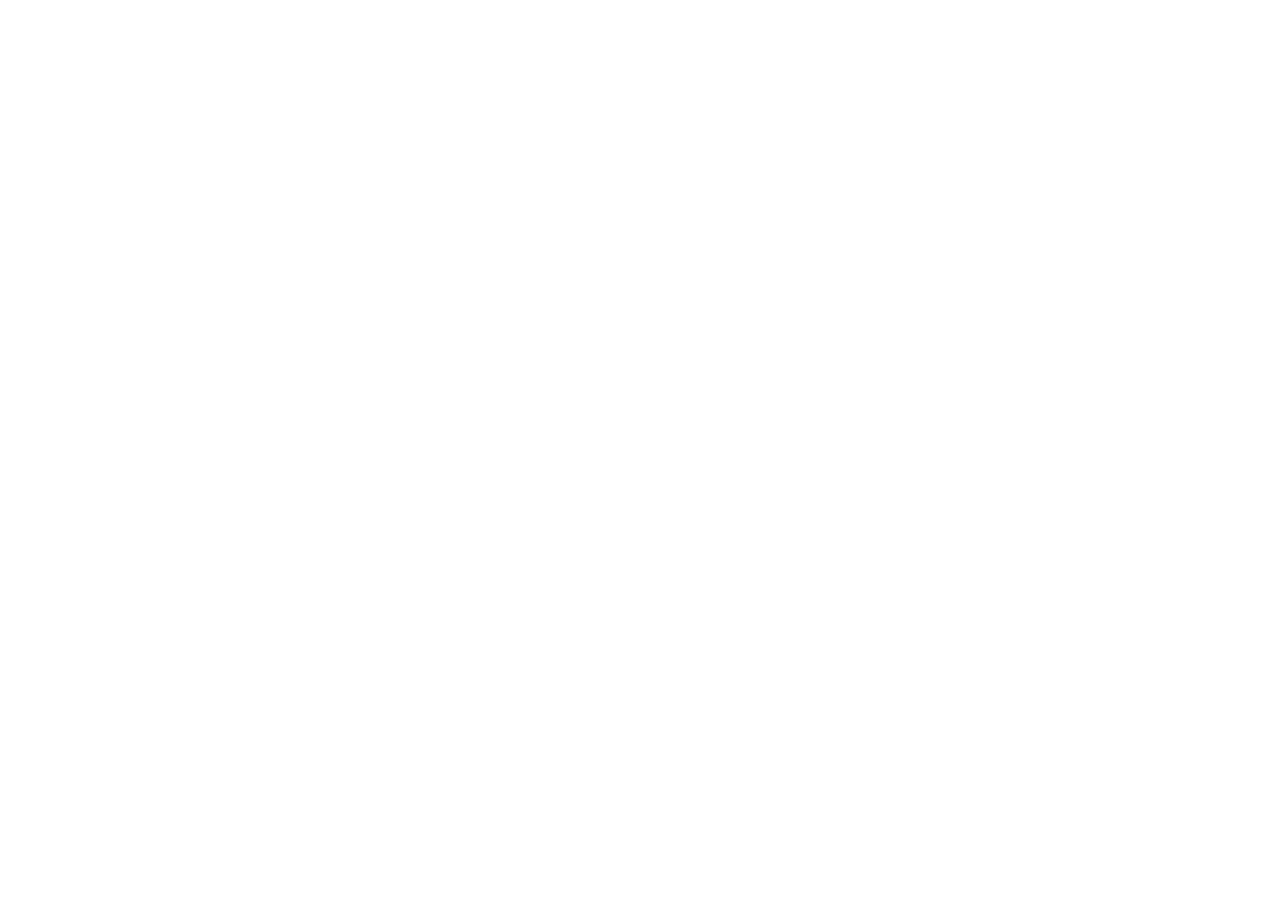
==== packages.html @ 01feb849 "added basic html for page" ====
<!DOCTYPE html>
<html lang="en">
  <head>
    <meta charset="UTF-8" />
    <meta name="viewport" content="width=device-width, initial-scale=1.0" />
    <link
      href="https://cdn.jsdelivr.net/npm/bootstrap@5.0.0-beta1/dist/css/bootstrap.min.css"
      rel="stylesheet"
      integrity="sha384-giJF6kkoqNQ00vy+HMDP7azOuL0xtbfIcaT9wjKHr8RbDVddVHyTfAAsrekwKmP1"
      crossorigin="anonymous"
    />
    <title>Packages</title>
  </head>
  <body>

    
  </body>

  <script src="https://cdn.jsdelivr.net/npm/bootstrap@5.0.0-beta1/dist/js/bootstrap.bundle.min.js" integrity="sha384-ygbV9kiqUc6oa4msXn9868pTtWMgiQaeYH7/t7LECLbyPA2x65Kgf80OJFdroafW" crossorigin="anonymous"></script>
  <script src="main.js"></script>
</html>
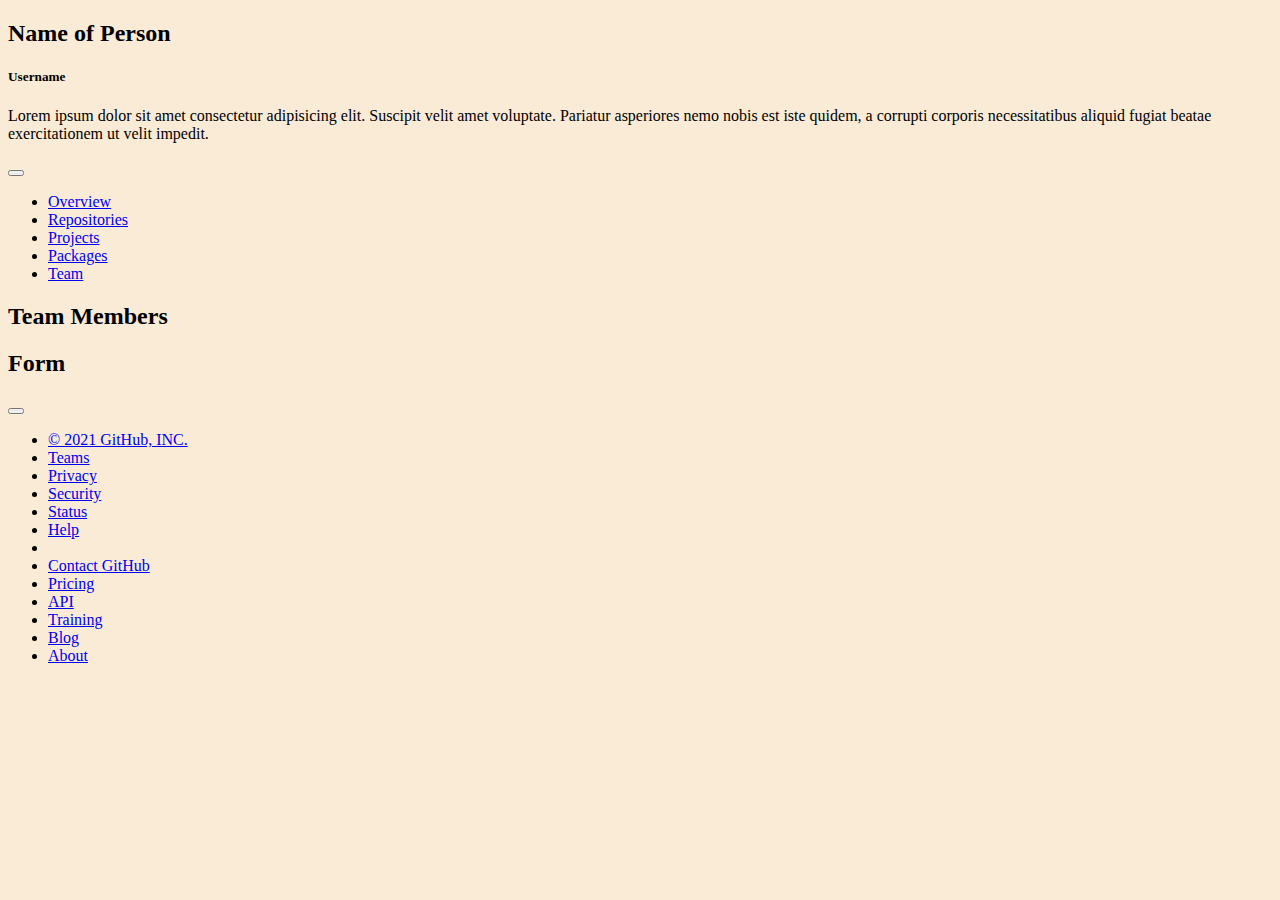
==== commit 89b5a6e0: "added navbar, footer, columns for basic structure" ====
--- a/packages.html
+++ b/packages.html
@@ -1,21 +1,118 @@
 <!DOCTYPE html>
 <html lang="en">
-  <head>
-    <meta charset="UTF-8" />
-    <meta name="viewport" content="width=device-width, initial-scale=1.0" />
-    <link
-      href="https://cdn.jsdelivr.net/npm/bootstrap@5.0.0-beta1/dist/css/bootstrap.min.css"
-      rel="stylesheet"
-      integrity="sha384-giJF6kkoqNQ00vy+HMDP7azOuL0xtbfIcaT9wjKHr8RbDVddVHyTfAAsrekwKmP1"
-      crossorigin="anonymous"
-    />
-    <title>Packages</title>
-  </head>
-  <body>
-
-    
-  </body>
+<head>
+  <meta charset="UTF-8">
+  <meta http-equiv="X-UA-Compatible" content="IE=edge">
+  <meta name="viewport" content="width=device-width, initial-scale=1.0">
+  <link href="https://cdn.jsdelivr.net/npm/bootstrap@5.0.0-beta1/dist/css/bootstrap.min.css" rel="stylesheet" integrity="sha384-giJF6kkoqNQ00vy+HMDP7azOuL0xtbfIcaT9wjKHr8RbDVddVHyTfAAsrekwKmP1" crossorigin="anonymous">
+  <link rel="stylesheet" href="main.css">
+  <title>Packages</title>
+</head>
+<body>
+  <div class="container">
+    <div class="row align-items-start">
+      <!-- SIDEBAR -->
+      <div class="col-md-4">
+        <h2>Name of Person</h2>
+        <h5>Username</h5>
+        <p>Lorem ipsum dolor sit amet consectetur adipisicing elit. Suscipit velit amet voluptate. Pariatur asperiores nemo nobis est iste quidem, a corrupti corporis necessitatibus aliquid fugiat beatae exercitationem ut velit impedit.</p>
+      </div>
+      <!-- NAV -->
+      <div class="col-md-8">
+        <div class="row align-items-start">
+          <nav class="navbar navbar-expand-lg navbar-light bg-light">
+            <div class="container-fluid">
+              <button class="navbar-toggler" type="button" data-bs-toggle="collapse" data-bs-target="#navbarNav" aria-controls="navbarNav" aria-expanded="false" aria-label="Toggle navigation">
+                <span class="navbar-toggler-icon"></span>
+              </button>
+              <div class="collapse navbar-collapse" id="navbarNav">
+                <ul class="navbar-nav">
+                  <li class="nav-item">
+                    <a class="nav-link" aria-current="page" href="#">Overview</a>
+                  </li>
+                  <li class="nav-item">
+                    <a class="nav-link" href="#">Repositories</a>
+                  </li>
+                  <li class="nav-item">
+                    <a class="nav-link" href="#">Projects</a>
+                  </li>
+                  <li class="nav-item">
+                    <a class="nav-link active" href="#">Packages</a>
+                  </li>
+                  <li class="nav-item">
+                    <a class="nav-link" href="#">Team</a>
+                  </li>
+                </ul>
+              </div>
+            </div>
+          </nav>
+          <!-- FIRST SECTION -->
+          <div class="row align-items-start" id="team-members">
+            <h2>Team Members</h2>
+          </div>
+          <!-- SECOND SECTION -->
+          <div class="row align-items-start" id="form">
+            <h2>Form</h2>
+          </div>
+        </div>
+      </div>
+      <!-- FOOTER -->
+      <div class="col">
+        <footer class="navbar navbar-expand-lg navbar-light bg-light">
+          <div class="container-fluid">
+            <button class="navbar-toggler" type="button" data-bs-toggle="collapse" data-bs-target="#navbarNav" aria-controls="navbarNav" aria-expanded="false" aria-label="Toggle navigation">
+              <span class="navbar-toggler-icon"></span>
+            </button>
+            <div class="collapse navbar-collapse" id="navbarNav">
+              <ul class="navbar-nav">
+                <li class="nav-item">
+                  <a class="nav-link" aria-current="page" href="#">© 2021 GitHub, INC.</a>
+                </li>
+                <li class="nav-item">
+                  <a class="nav-link" aria-current="page" href="#">Teams</a>
+                </li>
+                <li class="nav-item">
+                  <a class="nav-link" href="#">Privacy</a>
+                </li>
+                <li class="nav-item">
+                  <a class="nav-link" href="#">Security</a>
+                </li>
+                <li class="nav-item">
+                  <a class="nav-link" href="#">Status</a>
+                </li>
+                <li class="nav-item">
+                  <a class="nav-link" href="#">Help</a>
+                </li>
+                <li class="nav-item">
+                  <!-- <img src="images/katy-logo.png" alt="GitHub altered logo"> -->
+                </li>
+                <li class="nav-item">
+                  <a class="nav-link" href="#">Contact GitHub</a>
+                </li>
+                <li class="nav-item">
+                  <a class="nav-link" href="#">Pricing</a>
+                </li>
+                <li class="nav-item">
+                  <a class="nav-link" href="#">API</a>
+                </li>
+                <li class="nav-item">
+                  <a class="nav-link" href="#">Training</a>
+                </li>
+                <li class="nav-item">
+                  <a class="nav-link" href="#">Blog</a>
+                </li>
+                <li class="nav-item">
+                  <a class="nav-link" href="#">About</a>
+                </li>
+              </ul>
+            </div>
+          </div>
+        </footer>
+      </div>
+    </div>
+  </div>
 
   <script src="https://cdn.jsdelivr.net/npm/bootstrap@5.0.0-beta1/dist/js/bootstrap.bundle.min.js" integrity="sha384-ygbV9kiqUc6oa4msXn9868pTtWMgiQaeYH7/t7LECLbyPA2x65Kgf80OJFdroafW" crossorigin="anonymous"></script>
   <script src="main.js"></script>
+</body>
 </html>
--- a/main.css
+++ b/main.css
@@ -0,0 +1,3 @@
+body {
+  background-color: antiquewhite;
+}
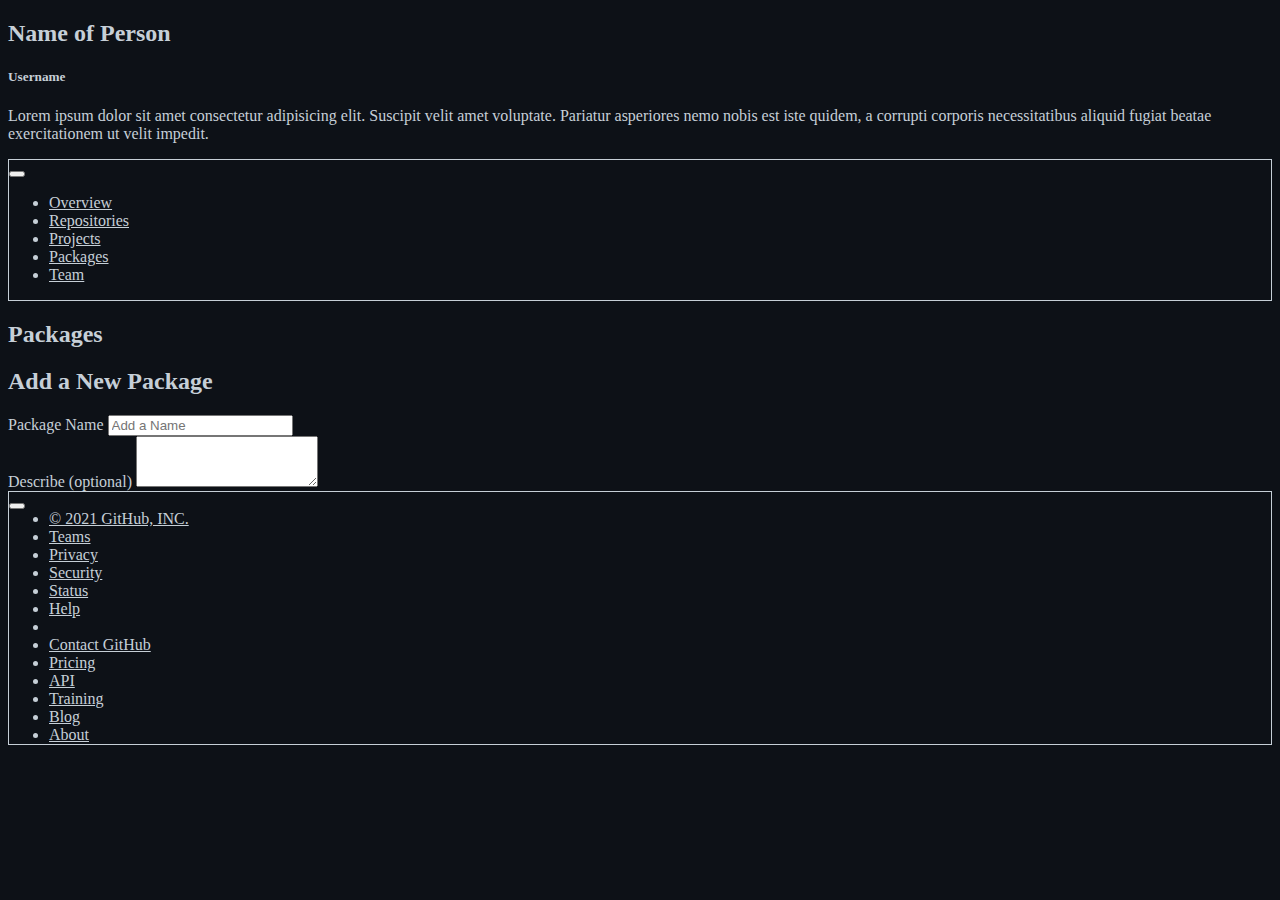
==== commit deafdbb5: "added the form div and fields" ====
--- a/packages.html
+++ b/packages.html
@@ -20,7 +20,7 @@
       <!-- NAV -->
       <div class="col-md-8">
         <div class="row align-items-start">
-          <nav class="navbar navbar-expand-lg navbar-light bg-light">
+          <nav class="navbar navbar-expand-lg">
             <div class="container-fluid">
               <button class="navbar-toggler" type="button" data-bs-toggle="collapse" data-bs-target="#navbarNav" aria-controls="navbarNav" aria-expanded="false" aria-label="Toggle navigation">
                 <span class="navbar-toggler-icon"></span>
@@ -48,17 +48,25 @@
           </nav>
           <!-- FIRST SECTION -->
           <div class="row align-items-start" id="team-members">
-            <h2>Team Members</h2>
+            <h2>Packages</h2>
           </div>
           <!-- SECOND SECTION -->
           <div class="row align-items-start" id="form">
-            <h2>Form</h2>
+            <h2>Add a New Package</h2>
+            <div class="form-group form-style">
+              <label for="formGroupExampleInput">Package Name</label>
+              <input type="text" class="form-control form-style" id=formGroupExampleInput placeholder="Add a Name" form-style>
+            </div>
+            <div class="form-group">
+              <label for="exampleFormControlTextarea1">Describe (optional)</label>
+              <textarea class="form-control form-style" id="exampleFormControlTextarea1" rows="3"></textarea>
+            </div>
           </div>
         </div>
       </div>
       <!-- FOOTER -->
       <div class="col">
-        <footer class="navbar navbar-expand-lg navbar-light bg-light">
+        <footer class="navbar navbar-expand-lg ">
           <div class="container-fluid">
             <button class="navbar-toggler" type="button" data-bs-toggle="collapse" data-bs-target="#navbarNav" aria-controls="navbarNav" aria-expanded="false" aria-label="Toggle navigation">
               <span class="navbar-toggler-icon"></span>
--- a/main.css
+++ b/main.css
@@ -1,3 +1,22 @@
 body {
-  background-color: antiquewhite;
+  background-color:#0d1117;
+  color: #c6cfd7;
 }
+
+.navbar {
+  background-color: #0d1117;
+  border: 1px solid #c6cfd7;
+}
+
+.navbar a {
+  color:#c6cfd7;
+}
+
+footer ul {
+  margin: auto;
+}
+
+.gitsubLogo {
+  height: 40px;
+  width: 40px;
+}
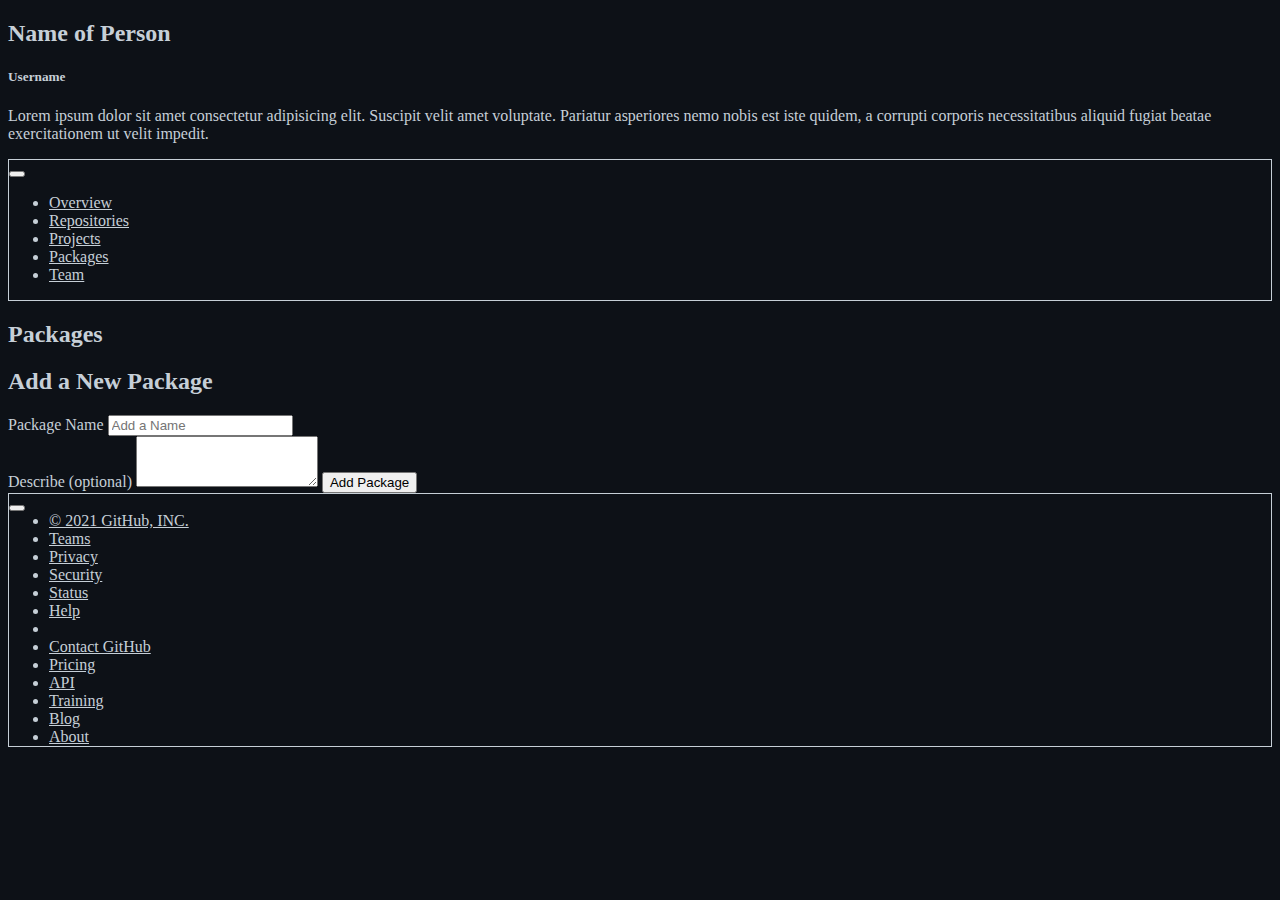
==== commit 775db0e8: "added button to Packages form" ====
--- a/packages.html
+++ b/packages.html
@@ -60,7 +60,9 @@
             <div class="form-group">
               <label for="exampleFormControlTextarea1">Describe (optional)</label>
               <textarea class="form-control form-style" id="exampleFormControlTextarea1" rows="3"></textarea>
+              <button type="Submit" class="btn btn-success">Add Package</button>
             </div>
+            
           </div>
         </div>
       </div>
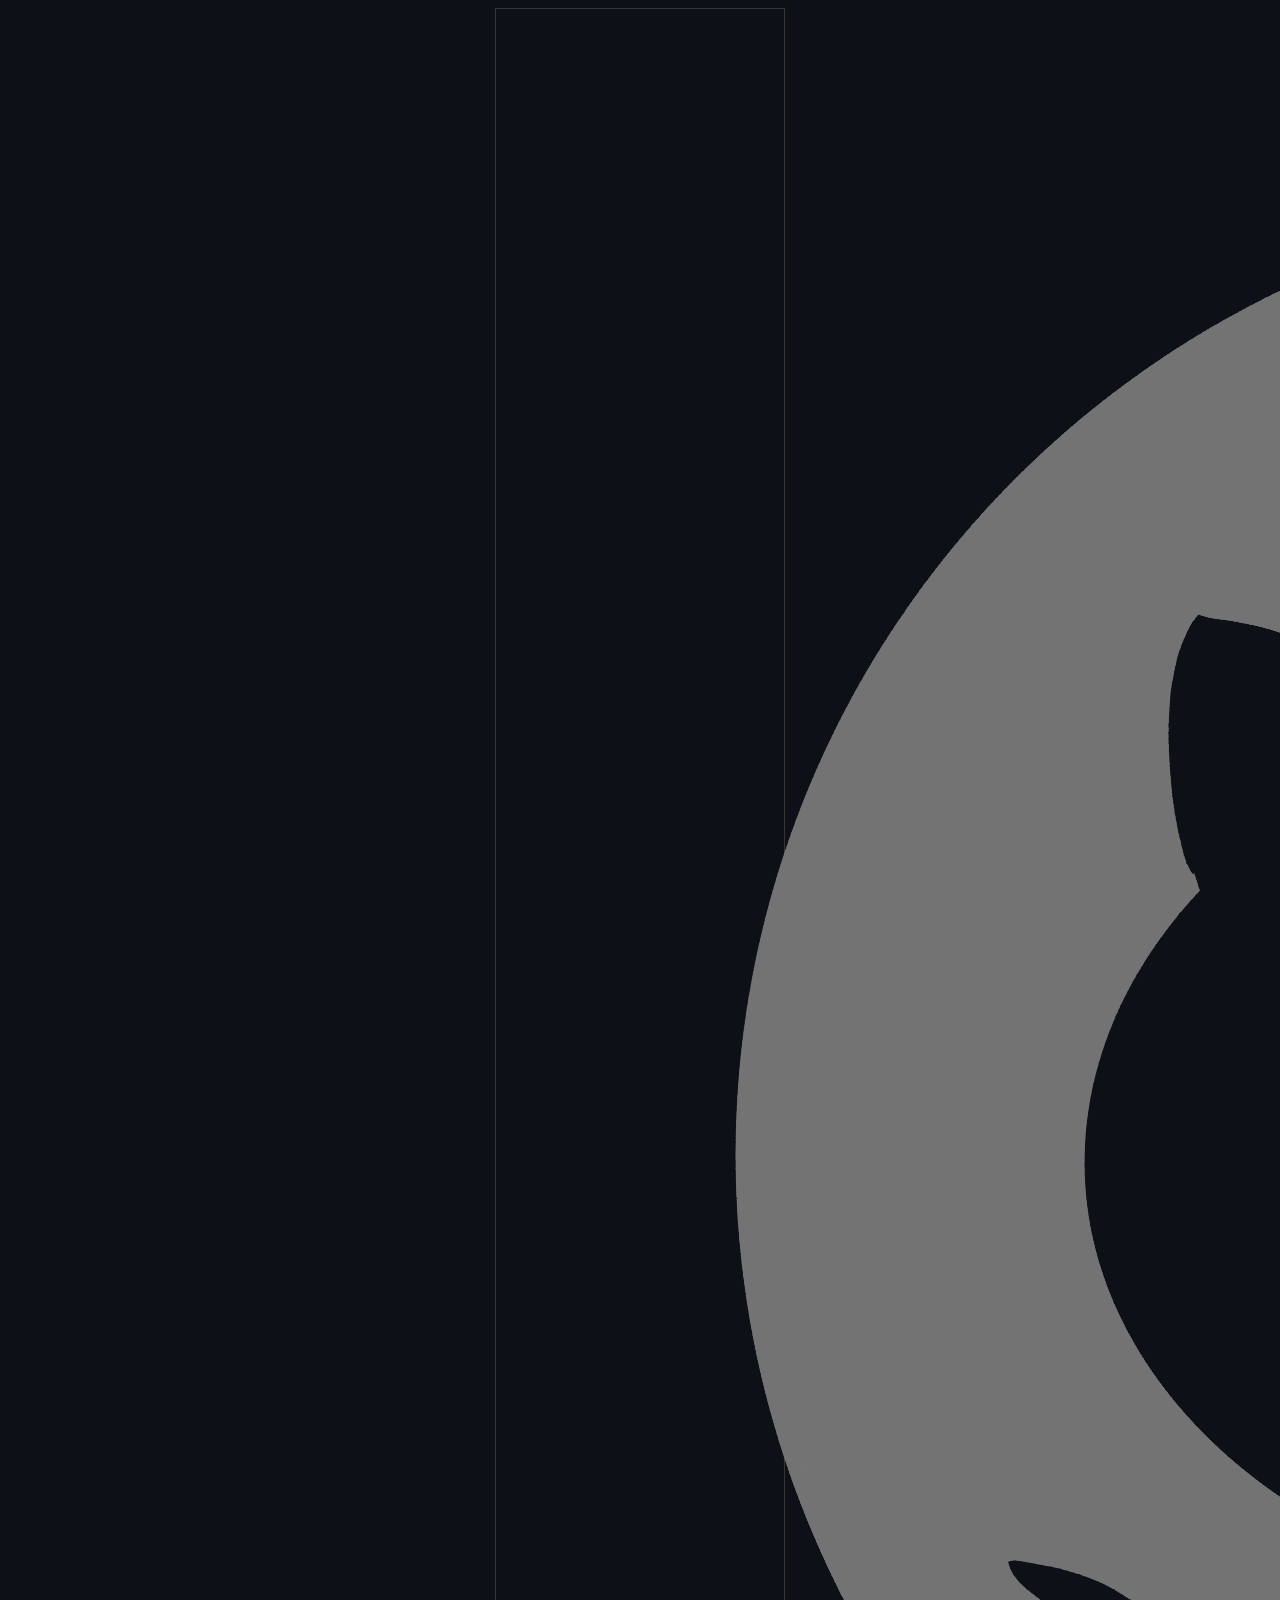
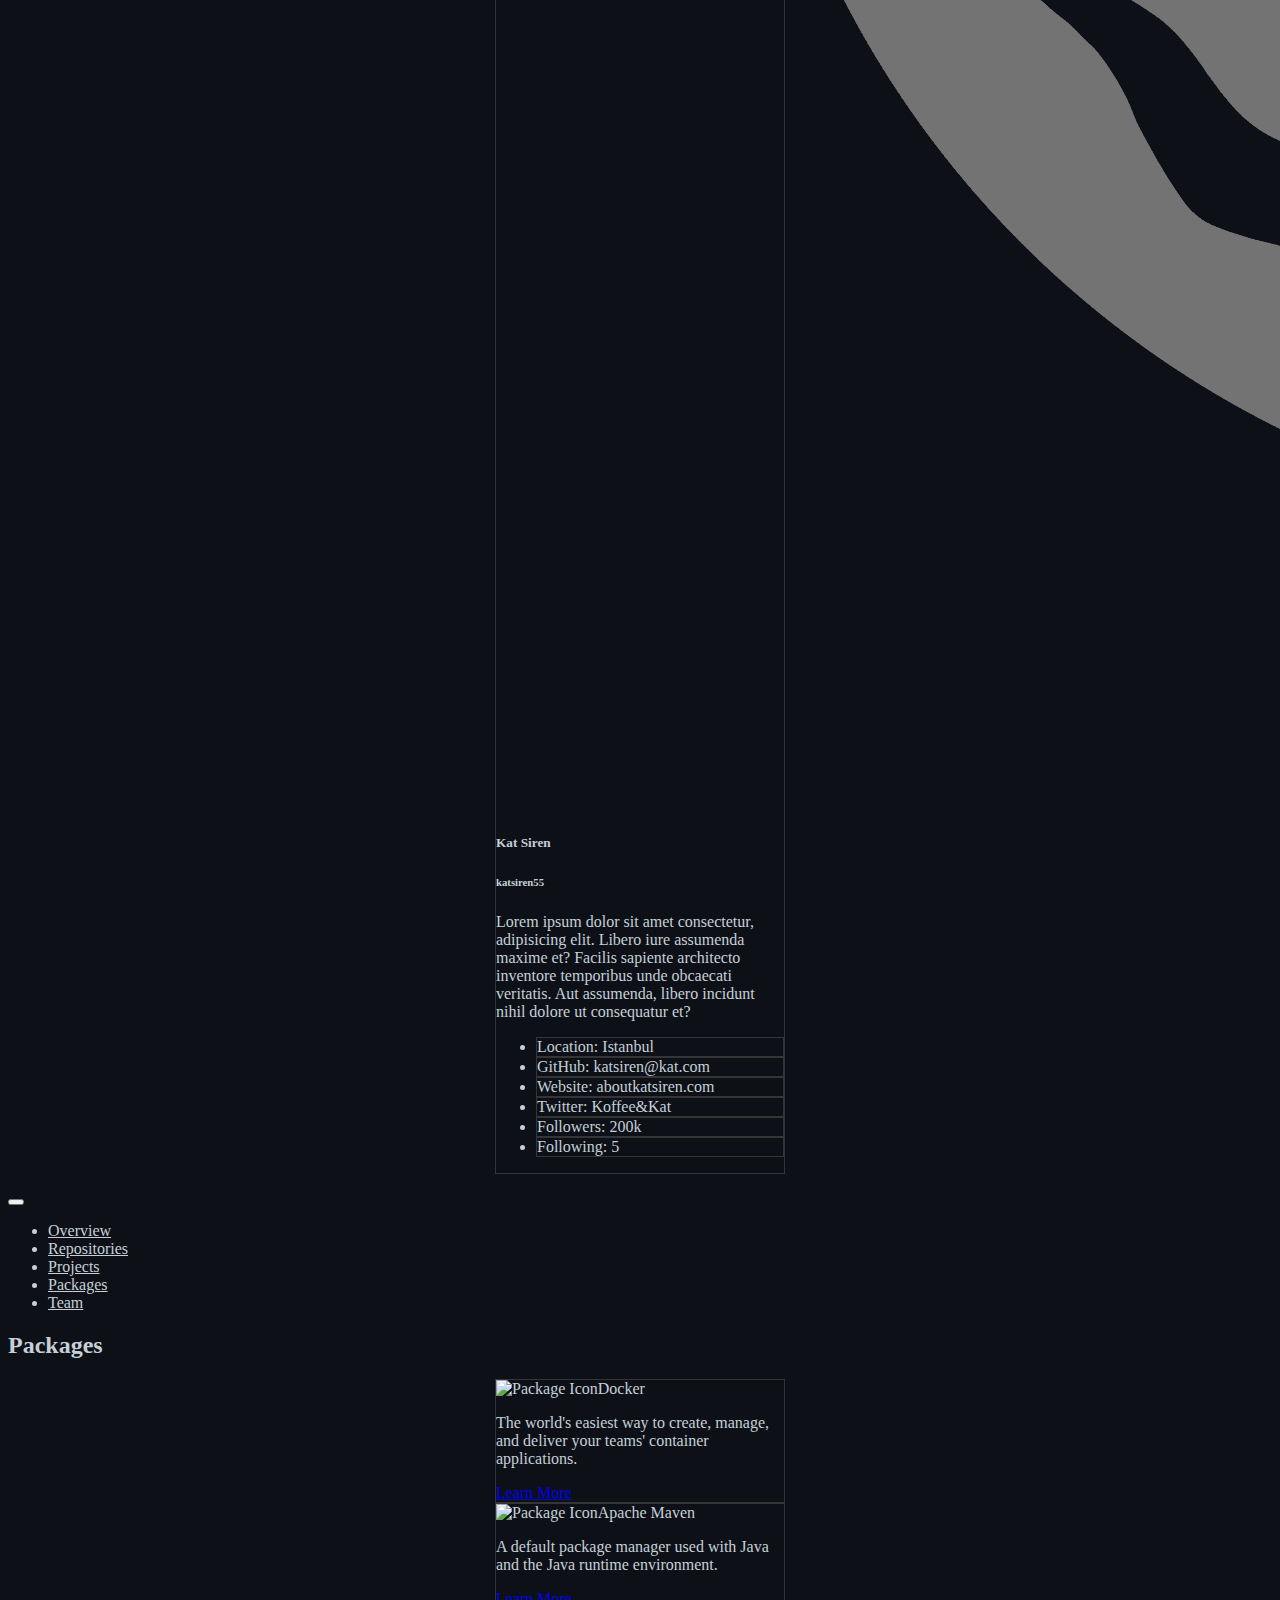
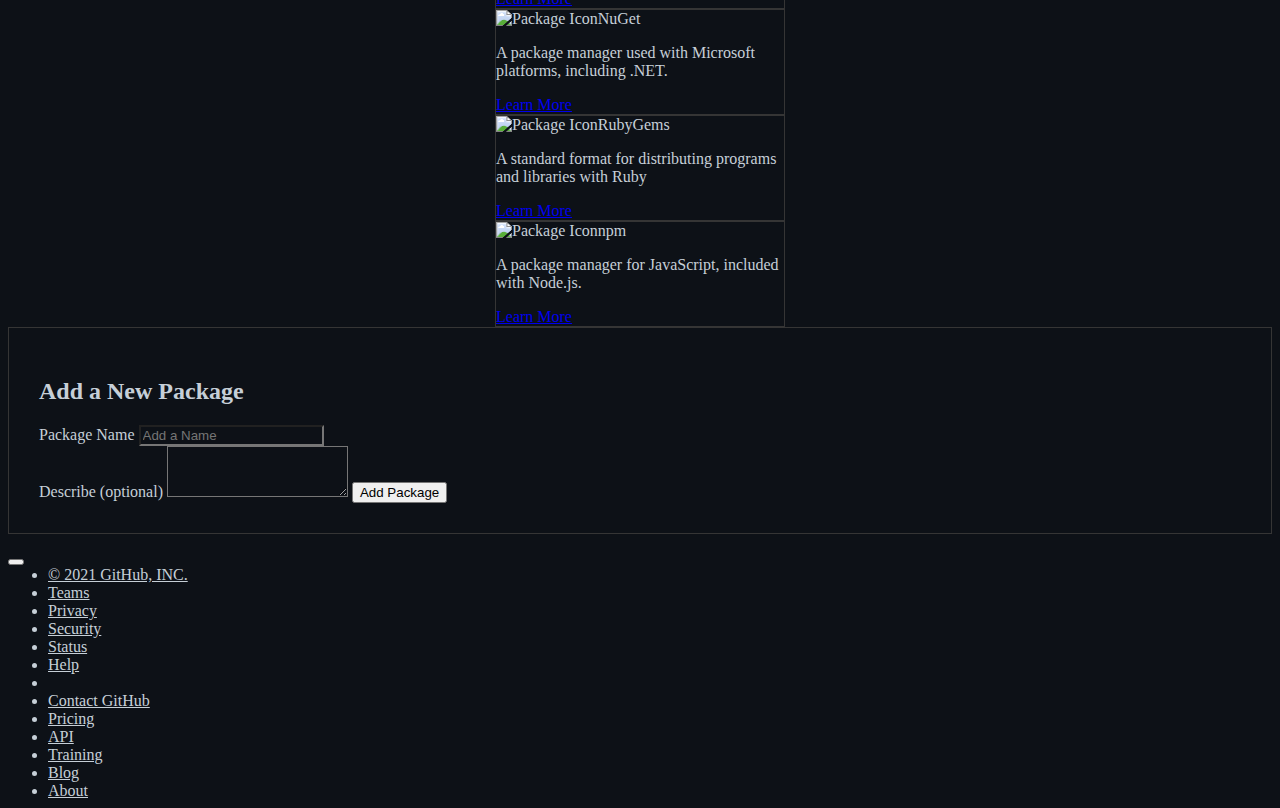
==== commit 87f7c28c: "added package cards" ====
--- a/packages.html
+++ b/packages.html
@@ -12,7 +12,7 @@
   <div class="container">
     <div class="row align-items-start">
       <!-- SIDEBAR -->
-      <div class="col-md-4">
+      <div class="col-md-4" id="sidebar">
         <h2>Name of Person</h2>
         <h5>Username</h5>
         <p>Lorem ipsum dolor sit amet consectetur adipisicing elit. Suscipit velit amet voluptate. Pariatur asperiores nemo nobis est iste quidem, a corrupti corporis necessitatibus aliquid fugiat beatae exercitationem ut velit impedit.</p>
@@ -47,8 +47,13 @@
             </div>
           </nav>
           <!-- FIRST SECTION -->
-          <div class="row align-items-start" id="team-members">
-            <h2>Packages</h2>
+          <div class="row align-items-start">
+            <div class="row align-items-start" id="package-container">
+              <h2>Packages</h2>
+              <div id="package" class="d-flex flex-wrap justify-content-around"></div>
+  
+            </div>
+
           </div>
           <!-- SECOND SECTION -->
           <div class="row align-items-start" id="form">
@@ -122,6 +127,7 @@
     </div>
   </div>
 
+  <script src="https://kit.fontawesome.com/52d22ac5e1.js" crossorigin="anonymous"></script>
   <script src="https://cdn.jsdelivr.net/npm/bootstrap@5.0.0-beta1/dist/js/bootstrap.bundle.min.js" integrity="sha384-ygbV9kiqUc6oa4msXn9868pTtWMgiQaeYH7/t7LECLbyPA2x65Kgf80OJFdroafW" crossorigin="anonymous"></script>
   <script src="main.js"></script>
 </body>
--- a/main.css
+++ b/main.css
@@ -5,7 +5,7 @@
 
 .navbar {
   background-color: #0d1117;
-  border: 1px solid #c6cfd7;
+  /* border: 1px solid #c6cfd7; */
 }
 
 .navbar a {
@@ -20,3 +20,45 @@
   height: 40px;
   width: 40px;
 }
+
+.form-style {
+  background-color: #0d1117;
+  color:#c6cfd7;
+}
+
+input[type=text]:focus, input[type=url]:focus, textarea:focus  {
+  background-color: #0d1117;
+  color:#c6cfd7;
+}
+
+.team-member {
+  width: 200px;
+  height: 200px;
+  text-align: center;
+  object-fit: cover;
+  border-radius: 50%;
+  margin: 20px;
+}
+
+.card, .list-group-item {
+  background-color: #0d1117;
+  border: 1px solid #353535;
+}
+
+.card {
+  margin: auto;
+}
+
+button {
+  margin-top: 25px;
+}
+
+#form {
+  border: 1px solid #353535;
+  padding: 30px;
+}
+
+#team-members {
+  padding-left: 0;
+  padding-right: 0;
+}
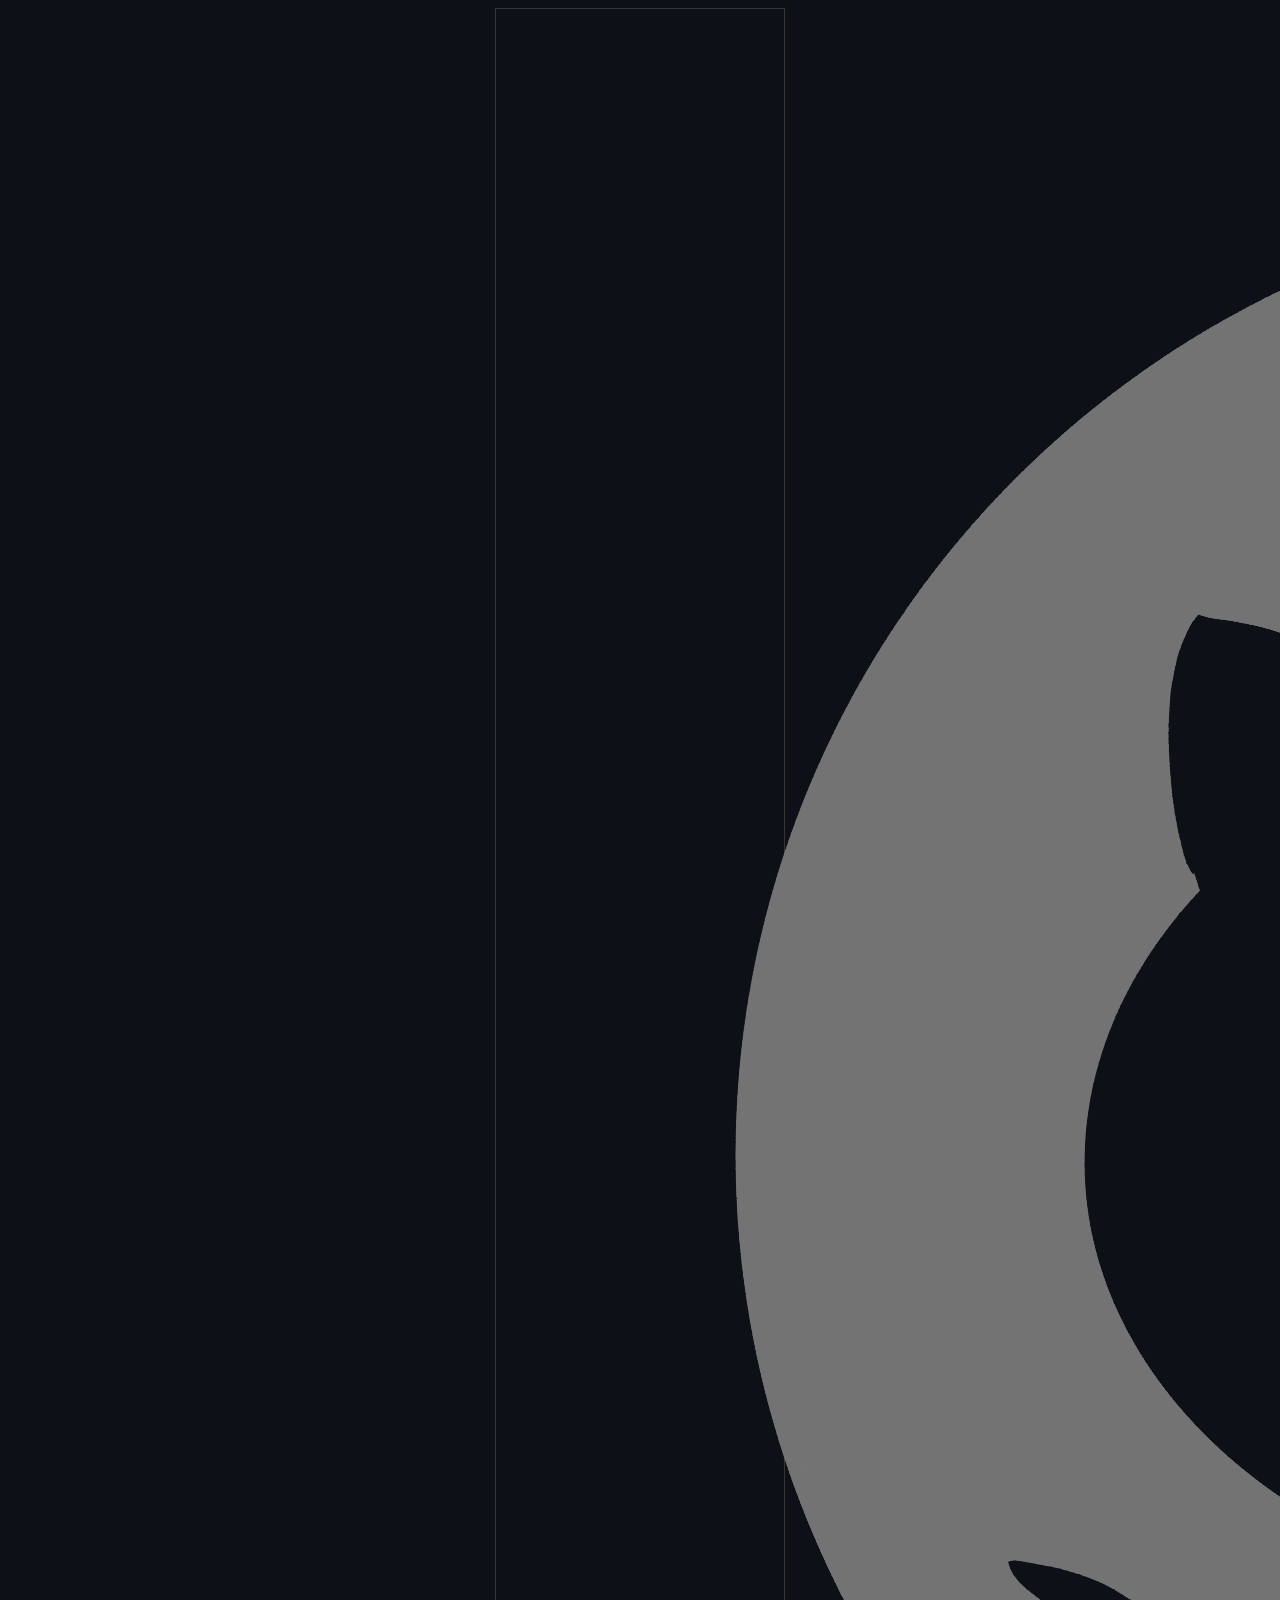
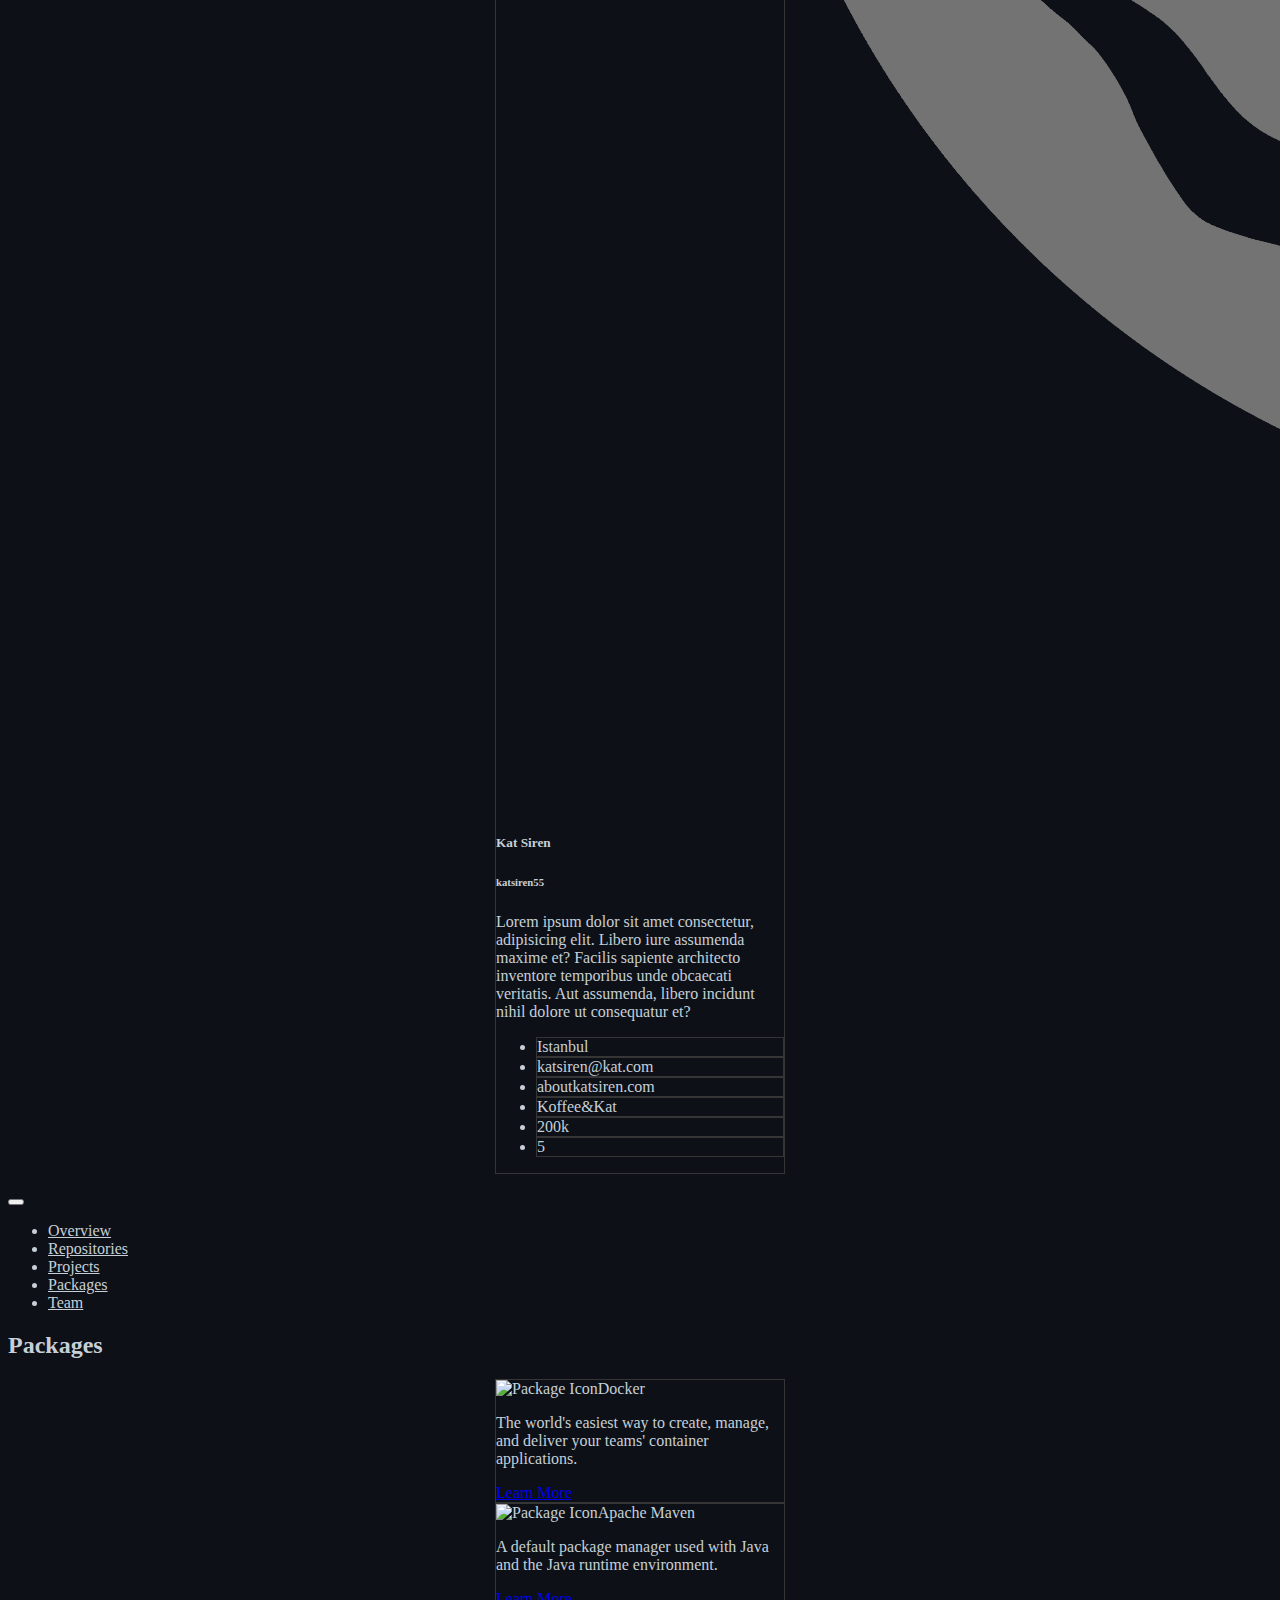
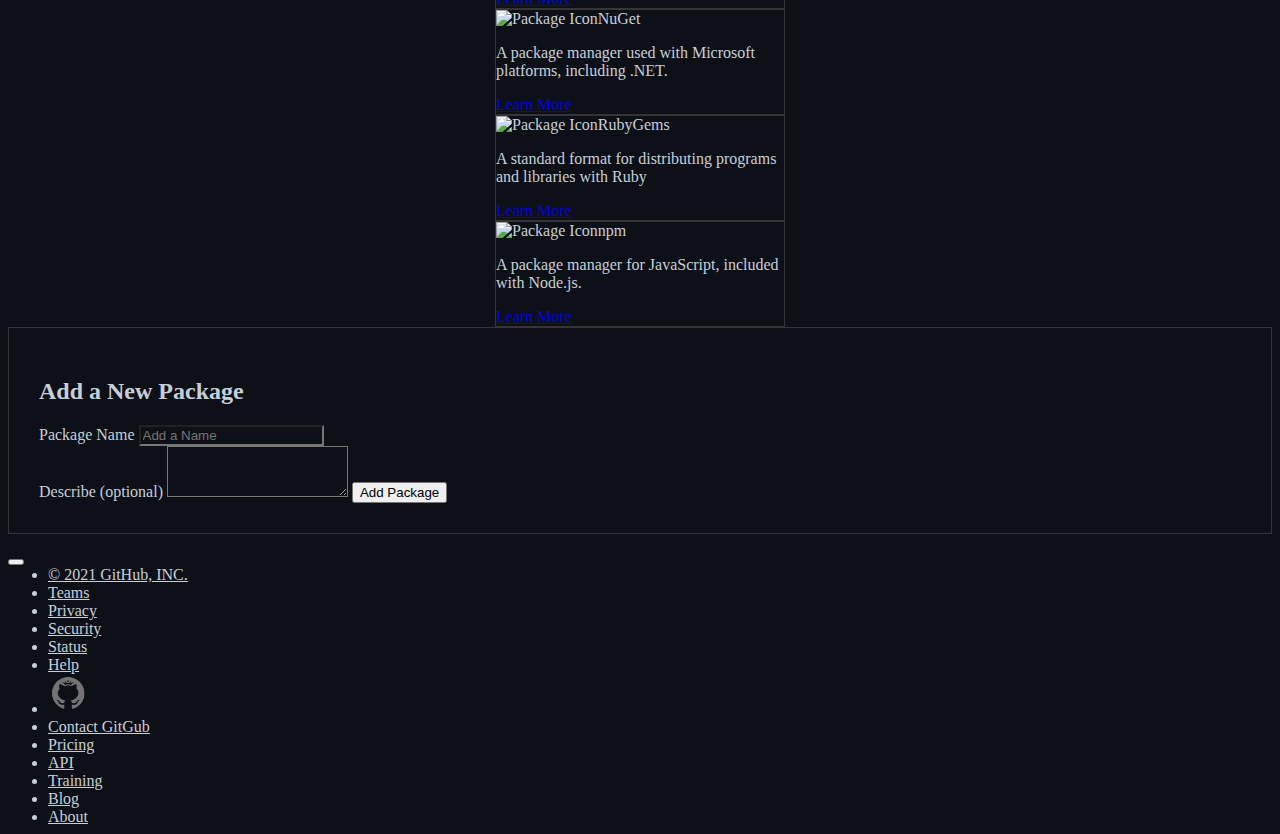
==== commit aa27162b: "Added in dynamic nav and footer to js file" ====
--- a/packages.html
+++ b/packages.html
@@ -20,32 +20,8 @@
       <!-- NAV -->
       <div class="col-md-8">
         <div class="row align-items-start">
-          <nav class="navbar navbar-expand-lg">
-            <div class="container-fluid">
-              <button class="navbar-toggler" type="button" data-bs-toggle="collapse" data-bs-target="#navbarNav" aria-controls="navbarNav" aria-expanded="false" aria-label="Toggle navigation">
-                <span class="navbar-toggler-icon"></span>
-              </button>
-              <div class="collapse navbar-collapse" id="navbarNav">
-                <ul class="navbar-nav">
-                  <li class="nav-item">
-                    <a class="nav-link" aria-current="page" href="#">Overview</a>
-                  </li>
-                  <li class="nav-item">
-                    <a class="nav-link" href="#">Repositories</a>
-                  </li>
-                  <li class="nav-item">
-                    <a class="nav-link" href="#">Projects</a>
-                  </li>
-                  <li class="nav-item">
-                    <a class="nav-link active" href="#">Packages</a>
-                  </li>
-                  <li class="nav-item">
-                    <a class="nav-link" href="#">Team</a>
-                  </li>
-                </ul>
-              </div>
-            </div>
-          </nav>
+          <div id="navbar">
+          </div>
           <!-- FIRST SECTION -->
           <div class="row align-items-start">
             <div class="row align-items-start" id="package-container">
@@ -72,57 +48,7 @@
         </div>
       </div>
       <!-- FOOTER -->
-      <div class="col">
-        <footer class="navbar navbar-expand-lg ">
-          <div class="container-fluid">
-            <button class="navbar-toggler" type="button" data-bs-toggle="collapse" data-bs-target="#navbarNav" aria-controls="navbarNav" aria-expanded="false" aria-label="Toggle navigation">
-              <span class="navbar-toggler-icon"></span>
-            </button>
-            <div class="collapse navbar-collapse" id="navbarNav">
-              <ul class="navbar-nav">
-                <li class="nav-item">
-                  <a class="nav-link" aria-current="page" href="#">© 2021 GitHub, INC.</a>
-                </li>
-                <li class="nav-item">
-                  <a class="nav-link" aria-current="page" href="#">Teams</a>
-                </li>
-                <li class="nav-item">
-                  <a class="nav-link" href="#">Privacy</a>
-                </li>
-                <li class="nav-item">
-                  <a class="nav-link" href="#">Security</a>
-                </li>
-                <li class="nav-item">
-                  <a class="nav-link" href="#">Status</a>
-                </li>
-                <li class="nav-item">
-                  <a class="nav-link" href="#">Help</a>
-                </li>
-                <li class="nav-item">
-                  <!-- <img src="images/katy-logo.png" alt="GitHub altered logo"> -->
-                </li>
-                <li class="nav-item">
-                  <a class="nav-link" href="#">Contact GitHub</a>
-                </li>
-                <li class="nav-item">
-                  <a class="nav-link" href="#">Pricing</a>
-                </li>
-                <li class="nav-item">
-                  <a class="nav-link" href="#">API</a>
-                </li>
-                <li class="nav-item">
-                  <a class="nav-link" href="#">Training</a>
-                </li>
-                <li class="nav-item">
-                  <a class="nav-link" href="#">Blog</a>
-                </li>
-                <li class="nav-item">
-                  <a class="nav-link" href="#">About</a>
-                </li>
-              </ul>
-            </div>
-          </div>
-        </footer>
+      <div class="col" id="footer">
       </div>
     </div>
   </div>
--- a/main.css
+++ b/main.css
@@ -32,12 +32,16 @@
 }
 
 .team-member {
-  width: 200px;
-  height: 200px;
+  width: 170px;
+  height: 170px;
   text-align: center;
   object-fit: cover;
   border-radius: 50%;
   margin: 20px;
+}
+
+ #team-member-col {
+  text-align: center;
 }
 
 .card, .list-group-item {
@@ -62,3 +66,27 @@
   padding-left: 0;
   padding-right: 0;
 }
+
+.fa-bookmark {
+  padding: 8px;
+}
+
+.pinned-card {
+  color: #0d6efd
+}
+
+#searchBar {
+  width: 100%;
+  height: 32px;
+  border-radius: 3px;
+  border: 1px solid #eaeaea;
+  padding: 5px 10px;
+  font-size: 12px;
+}
+
+#starbtn {
+  position: absolute;
+  top: 12;
+  right: 0;
+  
+ }
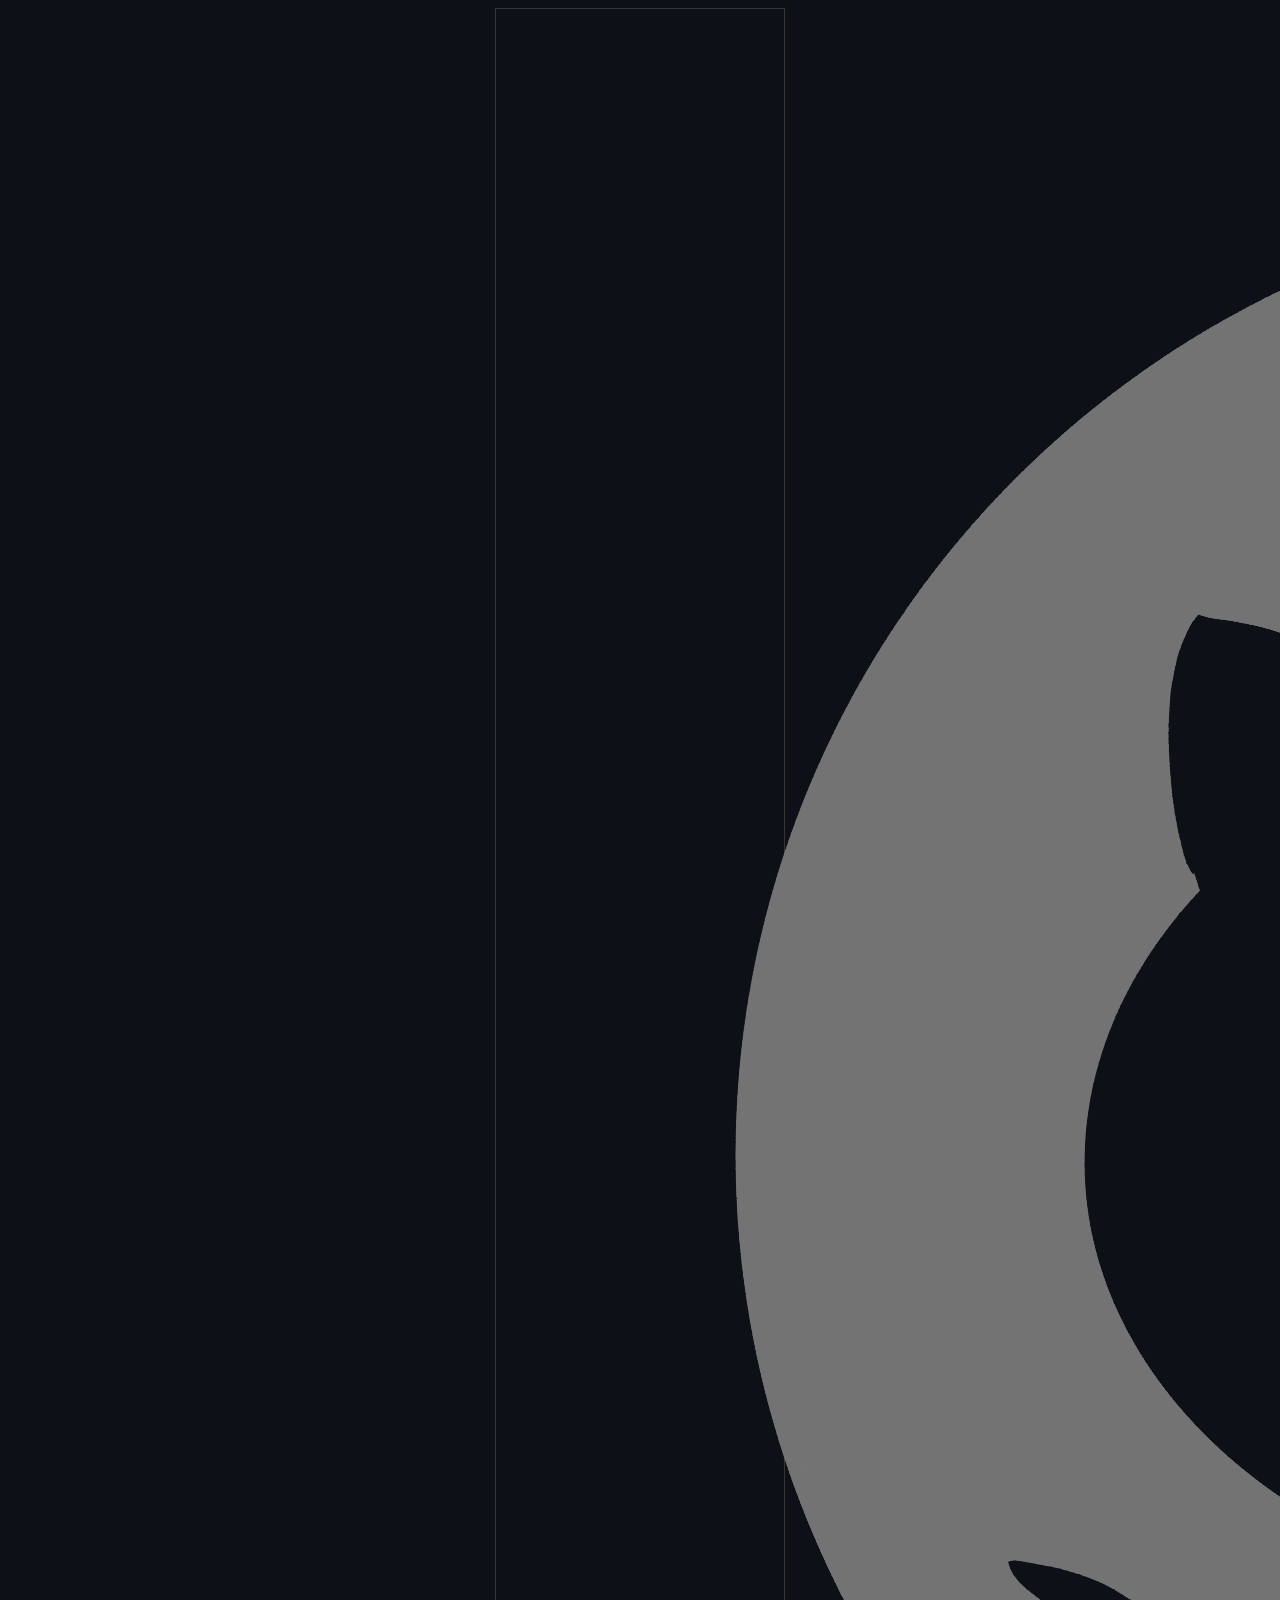
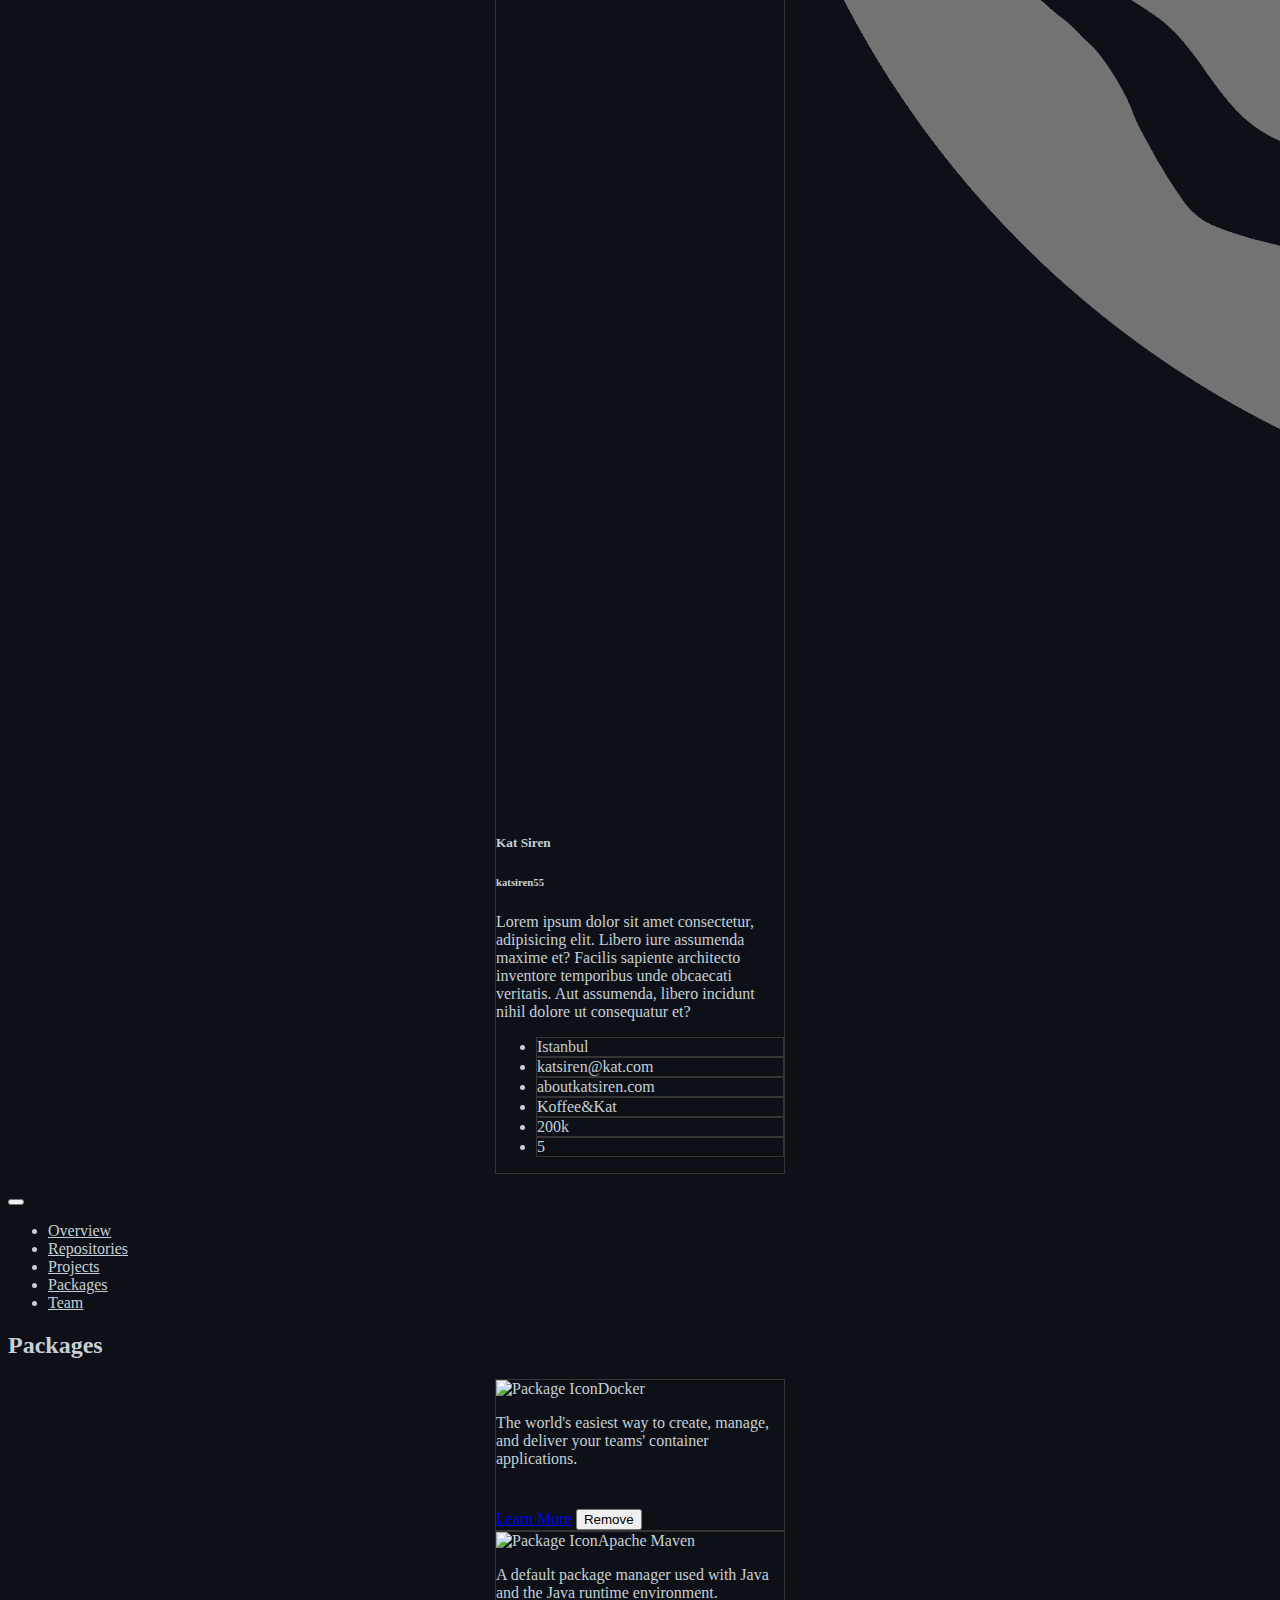
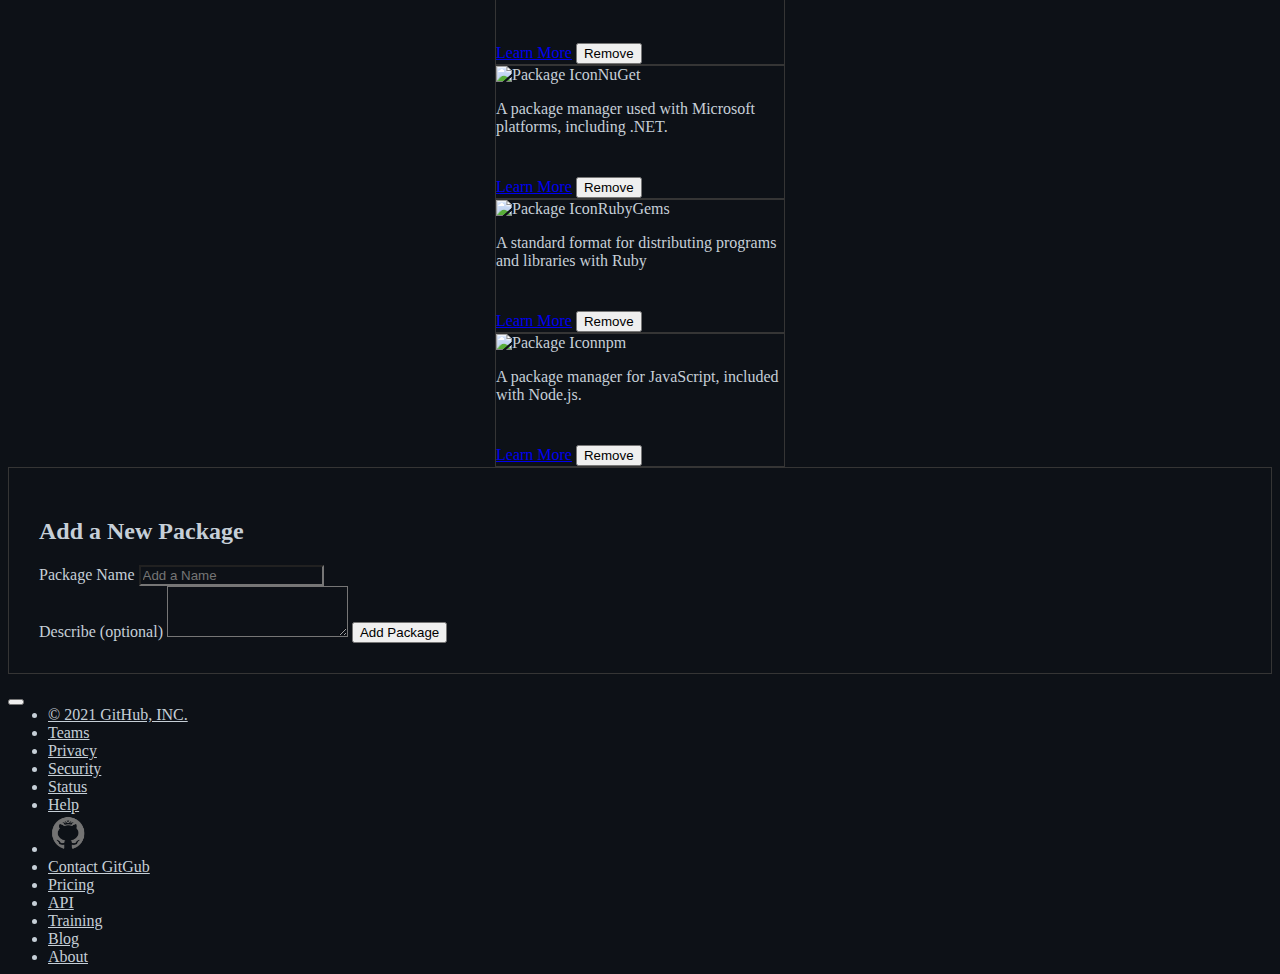
==== commit 384847b4: "added getPageLocation function for packages.html" ====
--- a/packages.html
+++ b/packages.html
@@ -36,7 +36,7 @@
             <h2>Add a New Package</h2>
             <div class="form-group form-style">
               <label for="formGroupExampleInput">Package Name</label>
-              <input type="text" class="form-control form-style" id=formGroupExampleInput placeholder="Add a Name" form-style>
+              <input type="text" class="form-control form-style" id="formGroupExampleInput" placeholder="Add a Name" form-style>
             </div>
             <div class="form-group">
               <label for="exampleFormControlTextarea1">Describe (optional)</label>
--- a/main.css
+++ b/main.css
@@ -90,3 +90,26 @@
   right: 0;
   
  }
+
+ #unpin {
+   position: absolute;
+   bottom: 5px;
+   right: 5px;
+   
+ }
+
+ .fa-clock {
+   color: #90ee90;
+ }
+
+ .fa-grimace {
+   color: #ffffe0;
+ }
+
+ .fa-folder-open {
+   color: #f1d592;
+ }
+
+ .fa-check {
+   color: #bf0000;
+ }
